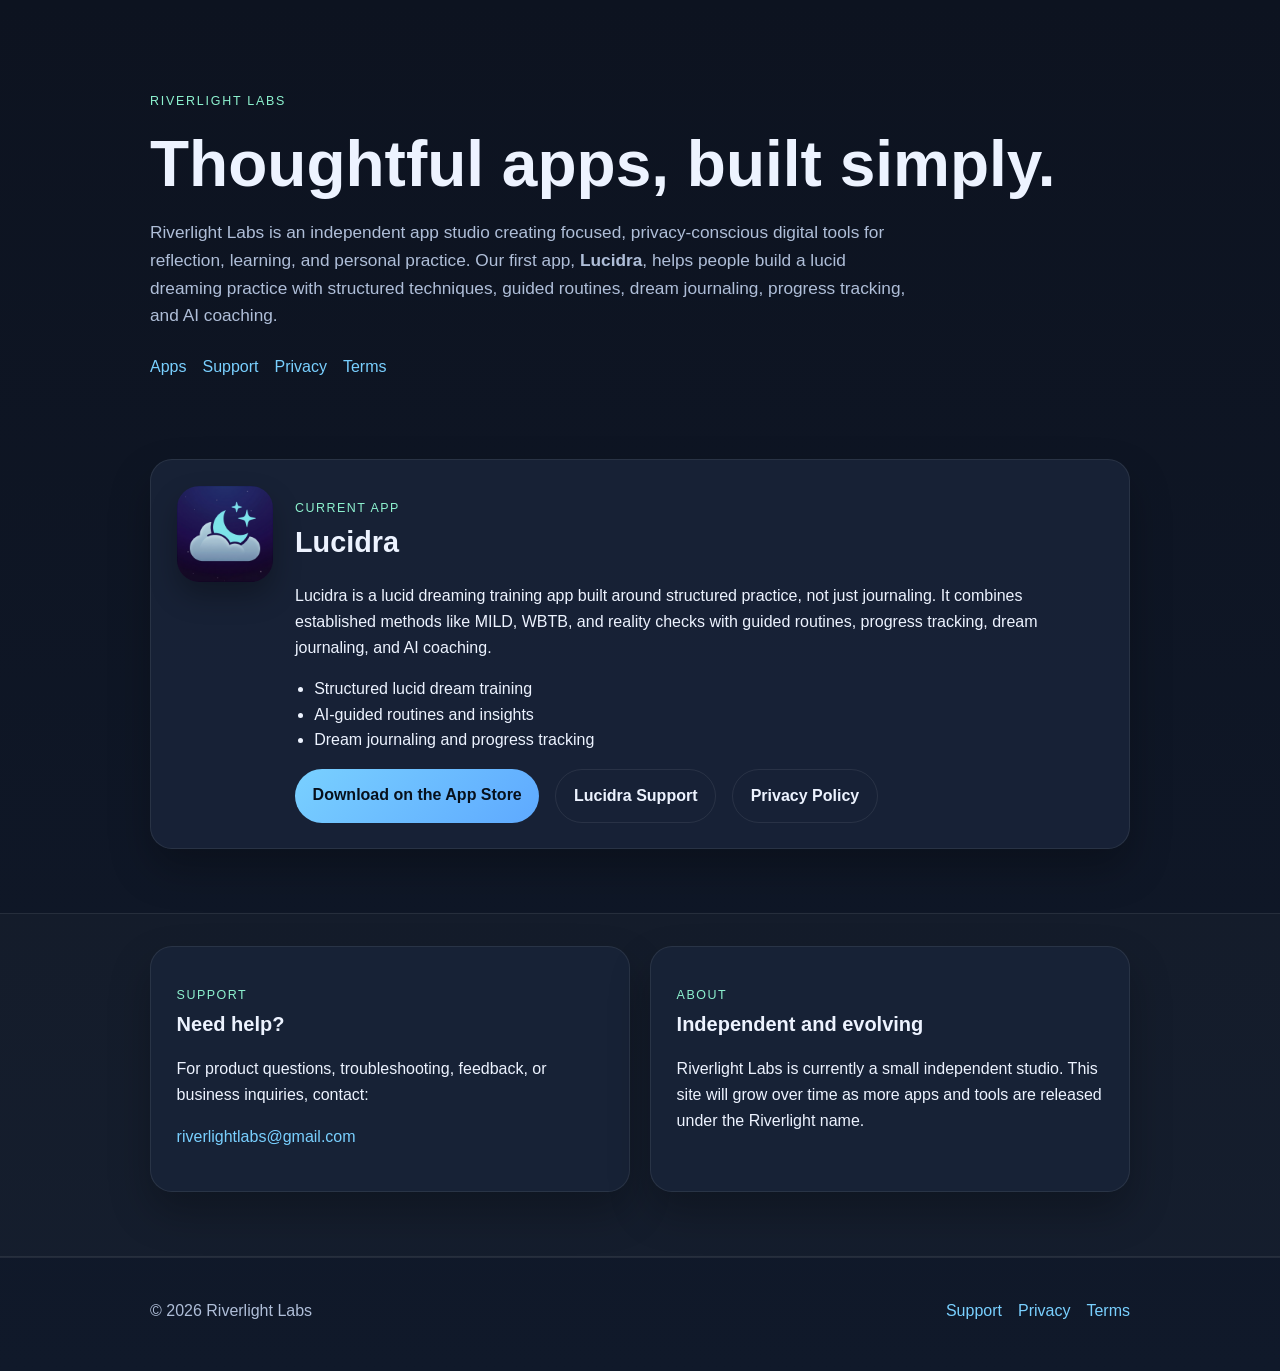
==== index.html @ ef33432c "Add App Store link to Lucidra site" ====
<!DOCTYPE html>
<html lang="en">
<head>
  <meta charset="UTF-8" />
  <meta name="viewport" content="width=device-width, initial-scale=1.0" />
  <title>Riverlight Labs</title>
  <meta name="description" content="Riverlight Labs builds focused, privacy-conscious apps and digital tools, including Lucidra." />
  <link rel="stylesheet" href="style.css" />
</head>
<body>
  <header class="site-header">
    <div class="container">
      <p class="eyebrow">Riverlight Labs</p>
      <h1>Thoughtful apps, built simply.</h1>
      <p class="lead">
        Riverlight Labs is an independent app studio creating focused, privacy-conscious digital tools
        for reflection, learning, and personal practice. Our first app, <strong>Lucidra</strong>, helps
        people build a lucid dreaming practice with structured techniques, guided routines, dream journaling,
        progress tracking, and AI coaching.
      </p>
      <nav class="nav-links">
        <a href="#apps">Apps</a>
        <a href="support.html">Support</a>
        <a href="privacy.html">Privacy</a>
        <a href="terms.html">Terms</a>
      </nav>
    </div>
  </header>

  <main>
    <section id="apps" class="section">
      <div class="container card app-card">
        <img class="app-icon" src="lucidra-icon.png" alt="Lucidra app icon" width="96" height="96" />
        <div>
          <p class="section-label">Current App</p>
          <h2>Lucidra</h2>
          <p>
            Lucidra is a lucid dreaming training app built around structured practice, not just journaling.
            It combines established methods like MILD, WBTB, and reality checks with guided routines,
            progress tracking, dream journaling, and AI coaching.
          </p>
          <ul>
            <li>Structured lucid dream training</li>
            <li>AI-guided routines and insights</li>
            <li>Dream journaling and progress tracking</li>
          </ul>
          <div class="button-row">
            <a class="button" href="https://apps.apple.com/us/app/lucidra/id6765904928" target="_blank" rel="noopener">Download on the App Store</a>
            <a class="button button-secondary" href="support.html">Lucidra Support</a>
            <a class="button button-secondary" href="privacy.html">Privacy Policy</a>
          </div>
        </div>
      </div>
    </section>

    <section class="section alt">
      <div class="container grid-two">
        <div class="card">
          <p class="section-label">Support</p>
          <h3>Need help?</h3>
          <p>
            For product questions, troubleshooting, feedback, or business inquiries, contact:
          </p>
          <p><a href="mailto:riverlightlabs@gmail.com">riverlightlabs@gmail.com</a></p>
        </div>
        <div class="card">
          <p class="section-label">About</p>
          <h3>Independent and evolving</h3>
          <p>
            Riverlight Labs is currently a small independent studio. This site will grow over time as
            more apps and tools are released under the Riverlight name.
          </p>
        </div>
      </div>
    </section>
  </main>

  <footer class="site-footer">
    <div class="container footer-row">
      <p>© 2026 Riverlight Labs</p>
      <div class="footer-links">
        <a href="support.html">Support</a>
        <a href="privacy.html">Privacy</a>
        <a href="terms.html">Terms</a>
      </div>
    </div>
  </footer>
</body>
</html>
---- style.css ----
:root {
  --bg: #0d1320;
  --bg-alt: #131c2d;
  --card: #182338;
  --text: #edf3ff;
  --muted: #afbed8;
  --accent: #79d0ff;
  --accent-2: #8df2cf;
  --border: rgba(255,255,255,0.08);
  --shadow: 0 20px 40px rgba(0,0,0,0.25);
}

* { box-sizing: border-box; }
html { scroll-behavior: smooth; }
body {
  margin: 0;
  font-family: -apple-system, BlinkMacSystemFont, "Segoe UI", Roboto, Helvetica, Arial, sans-serif;
  background: linear-gradient(180deg, #0d1320 0%, #10192a 100%);
  color: var(--text);
  line-height: 1.6;
}

a { color: var(--accent); text-decoration: none; }
a:hover { text-decoration: underline; }

.container {
  width: min(980px, calc(100% - 2rem));
  margin: 0 auto;
}

.site-header, .sub-header {
  padding: 5rem 0 3rem;
}

.eyebrow {
  text-transform: uppercase;
  letter-spacing: 0.14em;
  font-size: 0.78rem;
  color: var(--accent-2);
  margin-bottom: 1rem;
}

h1, h2, h3 {
  line-height: 1.15;
  margin-top: 0;
}

h1 {
  font-size: clamp(2.2rem, 5vw, 4.3rem);
  margin-bottom: 1rem;
}

h2 { font-size: 1.8rem; }
h3 { font-size: 1.25rem; }

.lead {
  font-size: 1.08rem;
  color: var(--muted);
  max-width: 760px;
}

.nav-links, .button-row, .footer-links {
  display: flex;
  gap: 1rem;
  flex-wrap: wrap;
}

.nav-links { margin-top: 1.5rem; }

.section {
  padding: 2rem 0 4rem;
}

.alt {
  background: rgba(255,255,255,0.02);
  border-top: 1px solid var(--border);
  border-bottom: 1px solid var(--border);
}

.card {
  background: rgba(24, 35, 56, 0.92);
  border: 1px solid var(--border);
  border-radius: 22px;
  padding: 1.6rem;
  box-shadow: var(--shadow);
}

.app-card {
  display: grid;
  grid-template-columns: auto 1fr;
  gap: 1.4rem;
  align-items: start;
}

.app-icon {
  width: 96px;
  height: 96px;
  border-radius: 22px;
  box-shadow: 0 14px 28px rgba(0,0,0,0.28);
}

.grid-two {
  display: grid;
  grid-template-columns: repeat(2, minmax(0, 1fr));
  gap: 1.25rem;
}

.stack {
  display: grid;
  gap: 1.2rem;
}

.section-label {
  text-transform: uppercase;
  letter-spacing: 0.12em;
  font-size: 0.78rem;
  color: var(--accent-2);
  margin-bottom: 0.5rem;
}

.button {
  display: inline-block;
  background: linear-gradient(135deg, var(--accent), #5ea9ff);
  color: #07101c;
  font-weight: 700;
  padding: 0.82rem 1.1rem;
  border-radius: 999px;
  text-decoration: none;
}

.button:hover {
  text-decoration: none;
  filter: brightness(1.05);
}

.button-secondary {
  background: transparent;
  color: var(--text);
  border: 1px solid var(--border);
}

ul {
  padding-left: 1.2rem;
}

.site-footer {
  border-top: 1px solid var(--border);
  padding: 1.5rem 0 2rem;
  color: var(--muted);
}

.footer-row {
  display: flex;
  justify-content: space-between;
  gap: 1rem;
  flex-wrap: wrap;
  align-items: center;
}

.legal .card p:last-child,
.legal .card ul:last-child { margin-bottom: 0; }

@media (max-width: 720px) {
  .app-card {
    grid-template-columns: 1fr;
  }

  .app-icon {
    width: 82px;
    height: 82px;
    border-radius: 19px;
  }

  .grid-two {
    grid-template-columns: 1fr;
  }

  .site-header, .sub-header {
    padding: 4rem 0 2rem;
  }
}
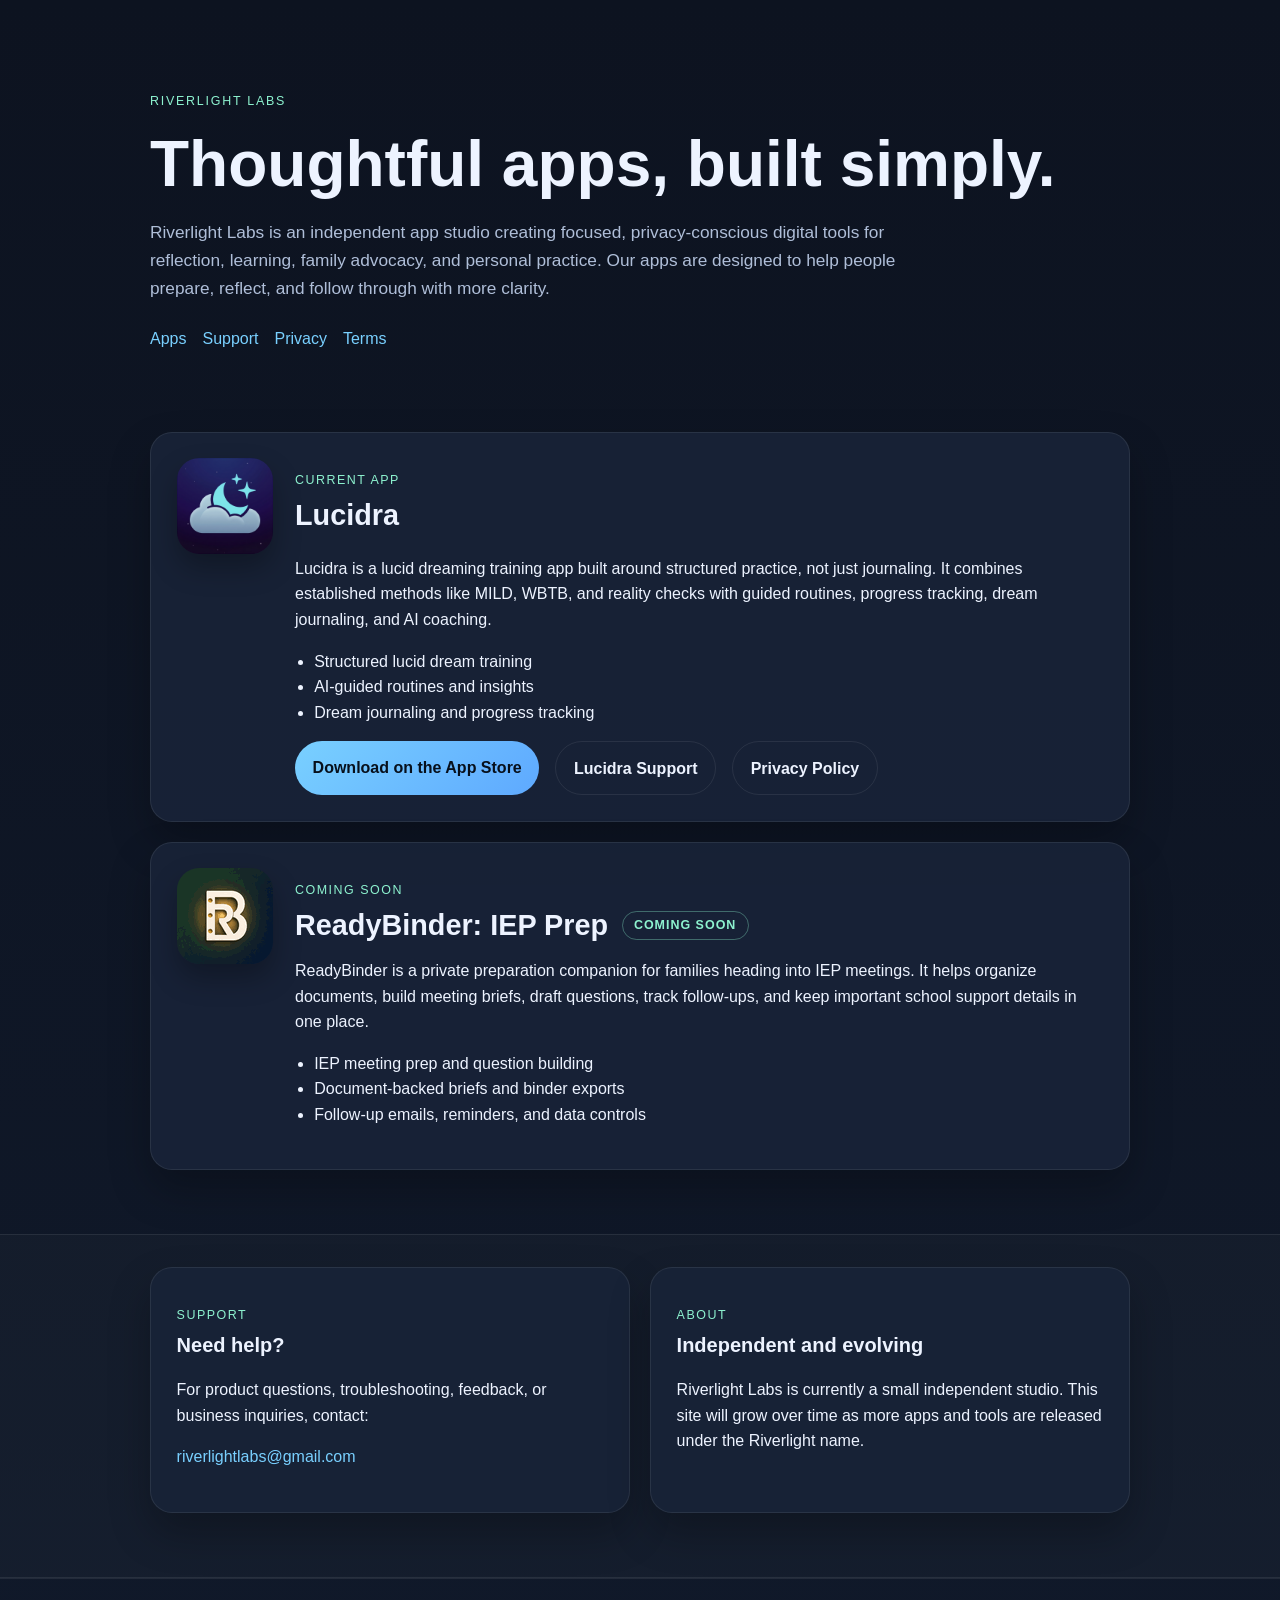
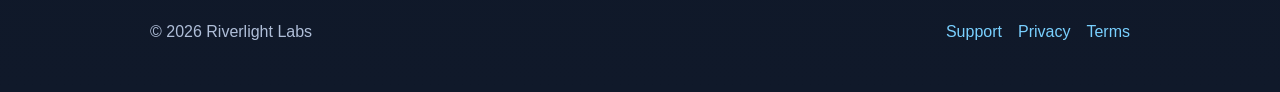
==== commit fd09fc2d: "Add ReadyBinder coming soon app" ====
--- a/index.html
+++ b/index.html
@@ -4,7 +4,7 @@
   <meta charset="UTF-8" />
   <meta name="viewport" content="width=device-width, initial-scale=1.0" />
   <title>Riverlight Labs</title>
-  <meta name="description" content="Riverlight Labs builds focused, privacy-conscious apps and digital tools, including Lucidra." />
+  <meta name="description" content="Riverlight Labs builds focused, privacy-conscious apps and digital tools, including Lucidra and the upcoming ReadyBinder: IEP Prep." />
   <link rel="stylesheet" href="style.css" />
 </head>
 <body>
@@ -14,9 +14,8 @@
       <h1>Thoughtful apps, built simply.</h1>
       <p class="lead">
         Riverlight Labs is an independent app studio creating focused, privacy-conscious digital tools
-        for reflection, learning, and personal practice. Our first app, <strong>Lucidra</strong>, helps
-        people build a lucid dreaming practice with structured techniques, guided routines, dream journaling,
-        progress tracking, and AI coaching.
+        for reflection, learning, family advocacy, and personal practice. Our apps are designed to help
+        people prepare, reflect, and follow through with more clarity.
       </p>
       <nav class="nav-links">
         <a href="#apps">Apps</a>
@@ -29,25 +28,48 @@
 
   <main>
     <section id="apps" class="section">
-      <div class="container card app-card">
-        <img class="app-icon" src="lucidra-icon.png" alt="Lucidra app icon" width="96" height="96" />
-        <div>
-          <p class="section-label">Current App</p>
-          <h2>Lucidra</h2>
-          <p>
-            Lucidra is a lucid dreaming training app built around structured practice, not just journaling.
-            It combines established methods like MILD, WBTB, and reality checks with guided routines,
-            progress tracking, dream journaling, and AI coaching.
-          </p>
-          <ul>
-            <li>Structured lucid dream training</li>
-            <li>AI-guided routines and insights</li>
-            <li>Dream journaling and progress tracking</li>
-          </ul>
-          <div class="button-row">
-            <a class="button" href="https://apps.apple.com/us/app/lucidra/id6765904928" target="_blank" rel="noopener">Download on the App Store</a>
-            <a class="button button-secondary" href="support.html">Lucidra Support</a>
-            <a class="button button-secondary" href="privacy.html">Privacy Policy</a>
+      <div class="container apps-stack">
+        <div class="card app-card">
+          <img class="app-icon" src="lucidra-icon.png" alt="Lucidra app icon" width="96" height="96" />
+          <div>
+            <p class="section-label">Current App</p>
+            <h2>Lucidra</h2>
+            <p>
+              Lucidra is a lucid dreaming training app built around structured practice, not just journaling.
+              It combines established methods like MILD, WBTB, and reality checks with guided routines,
+              progress tracking, dream journaling, and AI coaching.
+            </p>
+            <ul>
+              <li>Structured lucid dream training</li>
+              <li>AI-guided routines and insights</li>
+              <li>Dream journaling and progress tracking</li>
+            </ul>
+            <div class="button-row">
+              <a class="button" href="https://apps.apple.com/us/app/lucidra/id6765904928" target="_blank" rel="noopener">Download on the App Store</a>
+              <a class="button button-secondary" href="support.html">Lucidra Support</a>
+              <a class="button button-secondary" href="privacy.html">Privacy Policy</a>
+            </div>
+          </div>
+        </div>
+
+        <div class="card app-card">
+          <img class="app-icon" src="readybinder-icon.png" alt="ReadyBinder app icon" width="96" height="96" />
+          <div>
+            <p class="section-label">Coming Soon</p>
+            <div class="title-row">
+              <h2>ReadyBinder: IEP Prep</h2>
+              <span class="status-pill">Coming Soon</span>
+            </div>
+            <p>
+              ReadyBinder is a private preparation companion for families heading into IEP meetings.
+              It helps organize documents, build meeting briefs, draft questions, track follow-ups, and
+              keep important school support details in one place.
+            </p>
+            <ul>
+              <li>IEP meeting prep and question building</li>
+              <li>Document-backed briefs and binder exports</li>
+              <li>Follow-up emails, reminders, and data controls</li>
+            </ul>
           </div>
         </div>
       </div>
--- a/style.css
+++ b/style.css
@@ -92,11 +92,41 @@
   align-items: start;
 }
 
+.apps-stack {
+  display: grid;
+  gap: 1.25rem;
+}
+
 .app-icon {
   width: 96px;
   height: 96px;
   border-radius: 22px;
   box-shadow: 0 14px 28px rgba(0,0,0,0.28);
+}
+
+.title-row {
+  display: flex;
+  align-items: center;
+  gap: 0.85rem;
+  flex-wrap: wrap;
+}
+
+.title-row h2 {
+  margin-bottom: 0;
+}
+
+.status-pill {
+  display: inline-flex;
+  align-items: center;
+  border: 1px solid rgba(141,242,207,0.35);
+  border-radius: 999px;
+  color: var(--accent-2);
+  font-size: 0.78rem;
+  font-weight: 700;
+  line-height: 1;
+  padding: 0.45rem 0.7rem;
+  text-transform: uppercase;
+  letter-spacing: 0.08em;
 }
 
 .grid-two {
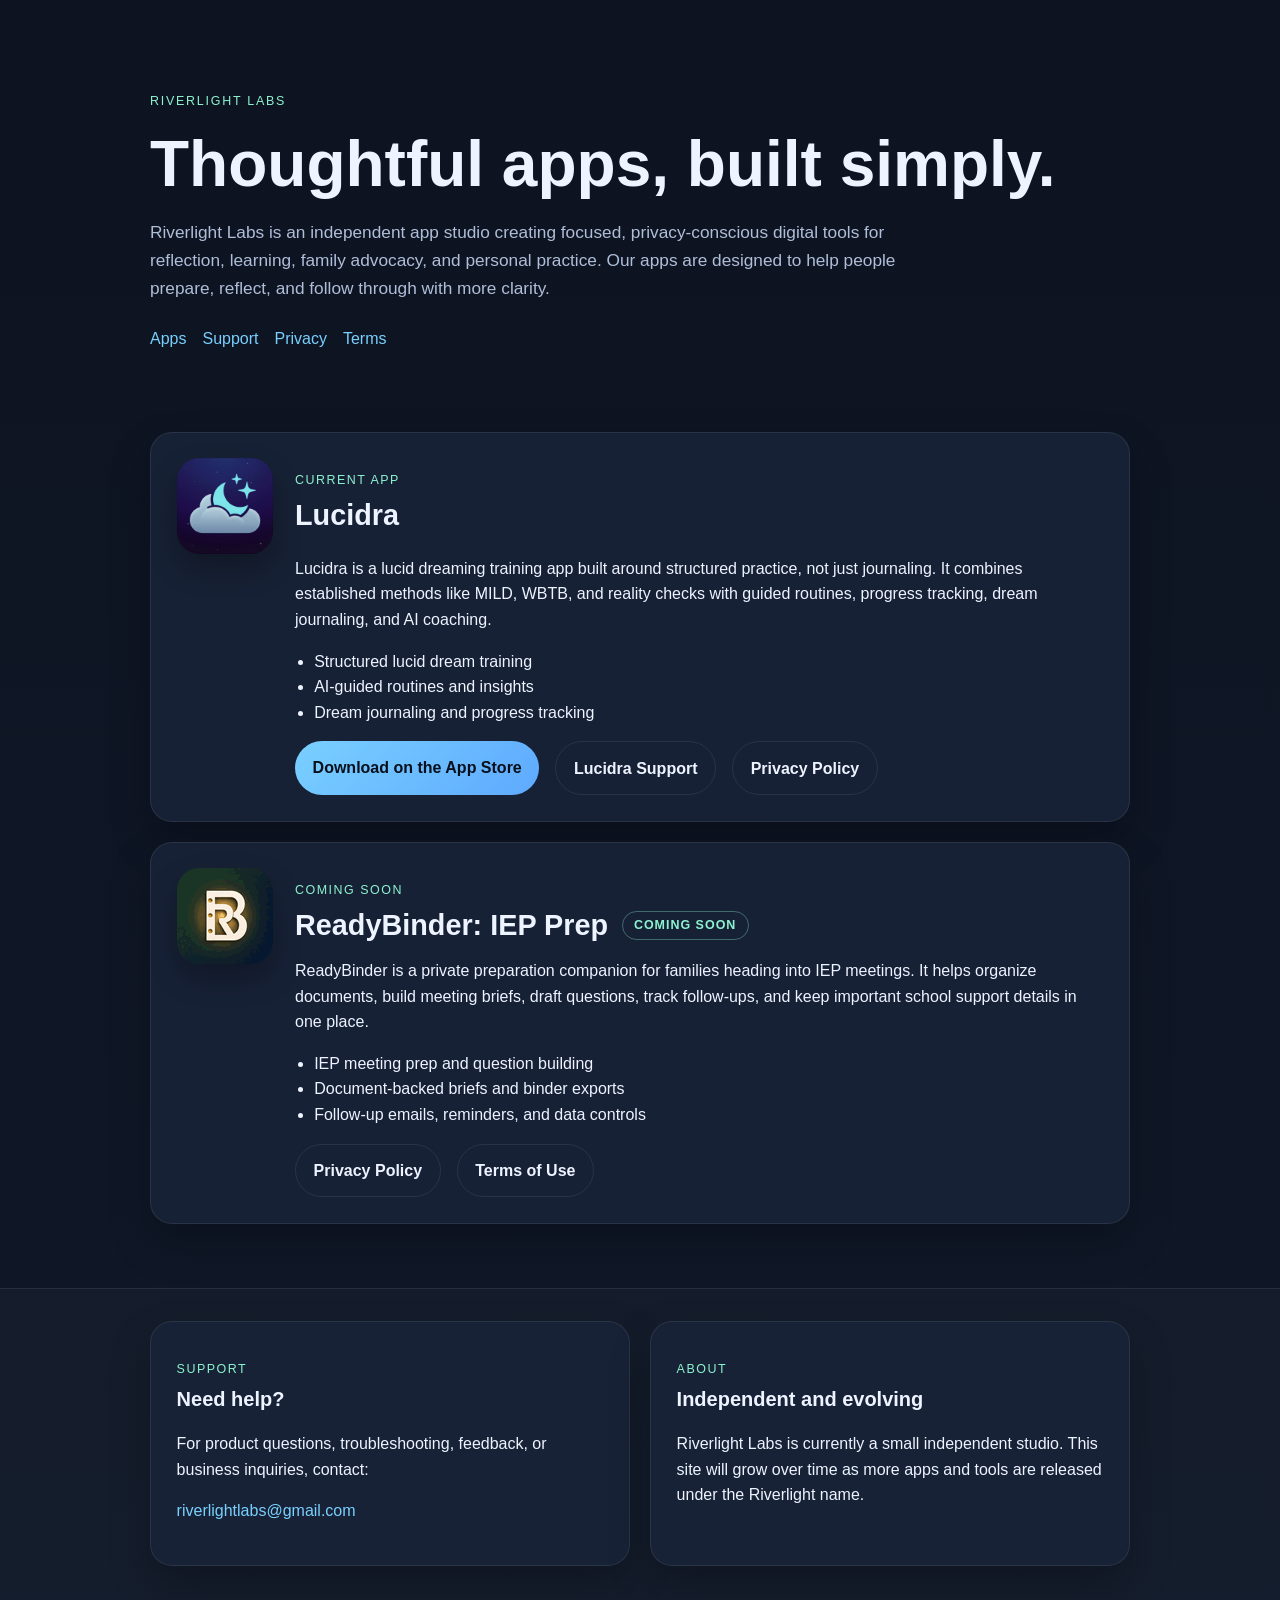
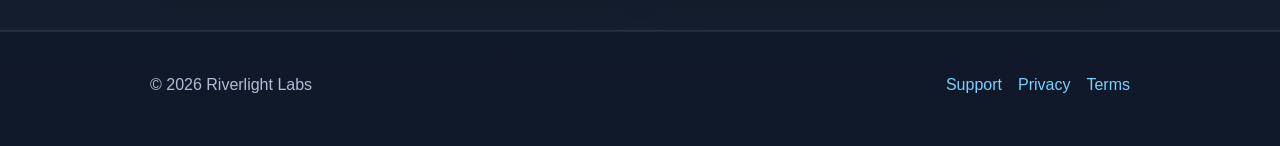
==== commit 016c174e: "Add Ready Binder privacy + terms pages Two new app-specific legal pages alongside the existing Lucid" ====
--- a/index.html
+++ b/index.html
@@ -70,6 +70,10 @@
               <li>Document-backed briefs and binder exports</li>
               <li>Follow-up emails, reminders, and data controls</li>
             </ul>
+            <div class="button-row">
+              <a class="button button-secondary" href="readybinder-privacy.html">Privacy Policy</a>
+              <a class="button button-secondary" href="readybinder-terms.html">Terms of Use</a>
+            </div>
           </div>
         </div>
       </div>
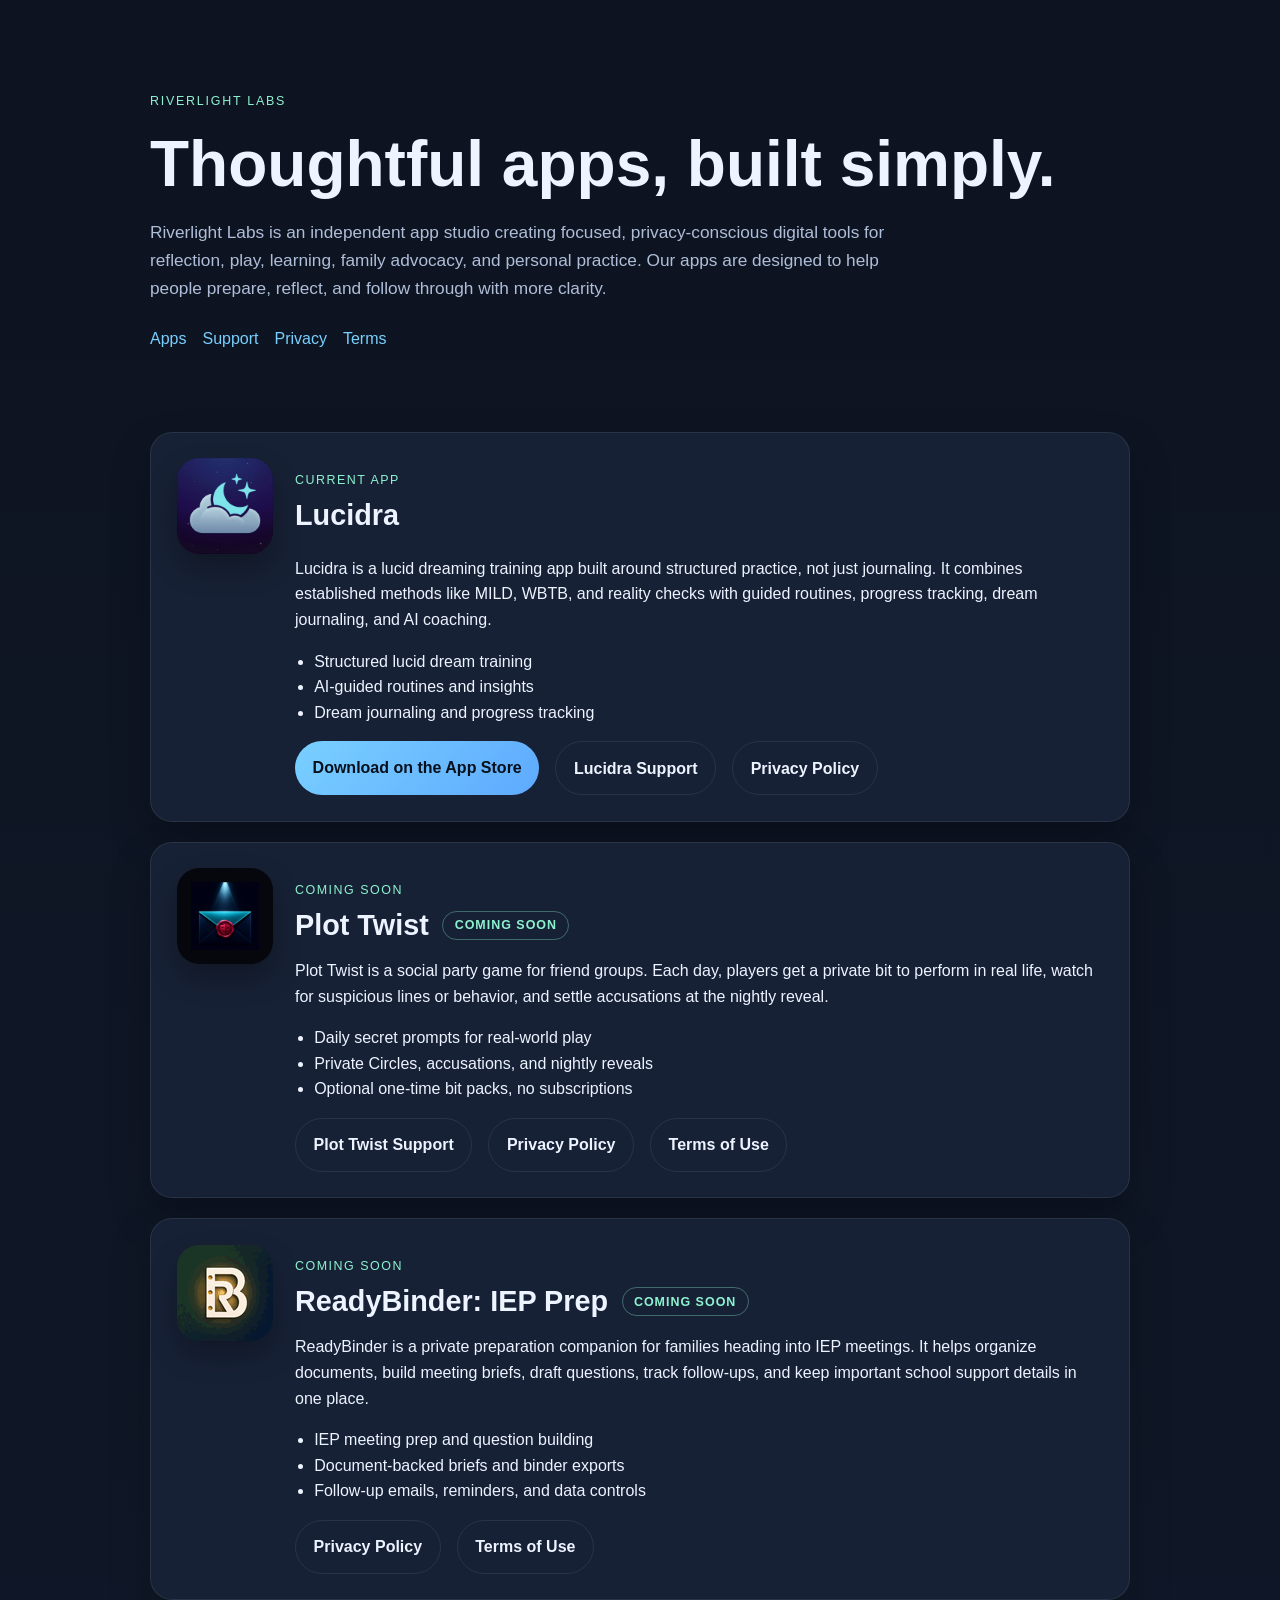
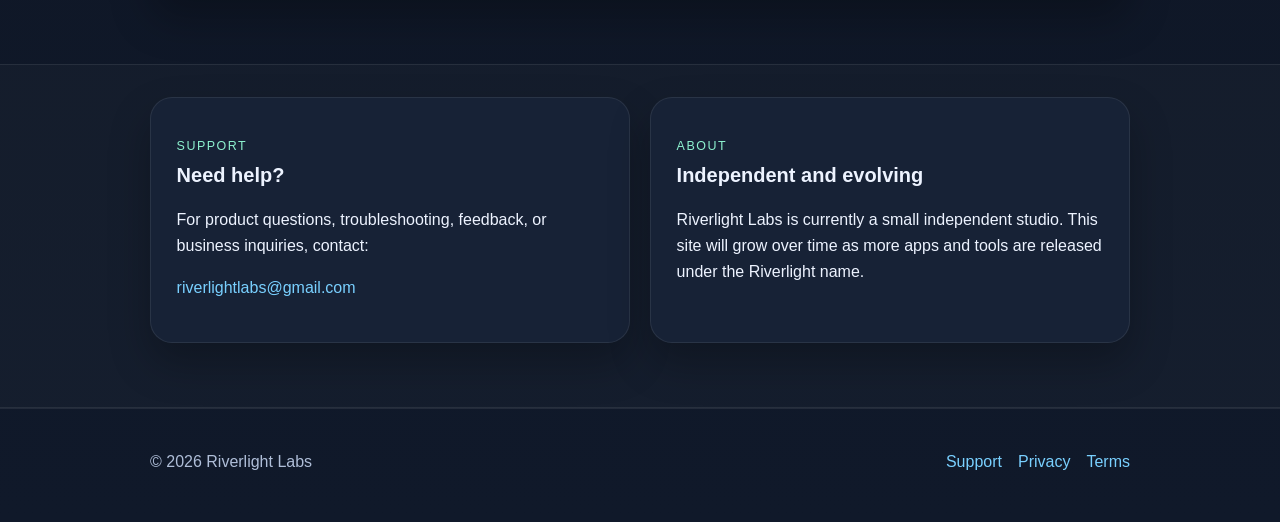
==== commit c7dc7d88: "Add Plot Twist to Riverlight site" ====
--- a/index.html
+++ b/index.html
@@ -4,7 +4,7 @@
   <meta charset="UTF-8" />
   <meta name="viewport" content="width=device-width, initial-scale=1.0" />
   <title>Riverlight Labs</title>
-  <meta name="description" content="Riverlight Labs builds focused, privacy-conscious apps and digital tools, including Lucidra and the upcoming ReadyBinder: IEP Prep." />
+  <meta name="description" content="Riverlight Labs builds focused, privacy-conscious apps and digital tools, including Lucidra, Plot Twist, and ReadyBinder: IEP Prep." />
   <link rel="stylesheet" href="style.css" />
 </head>
 <body>
@@ -14,7 +14,7 @@
       <h1>Thoughtful apps, built simply.</h1>
       <p class="lead">
         Riverlight Labs is an independent app studio creating focused, privacy-conscious digital tools
-        for reflection, learning, family advocacy, and personal practice. Our apps are designed to help
+        for reflection, play, learning, family advocacy, and personal practice. Our apps are designed to help
         people prepare, reflect, and follow through with more clarity.
       </p>
       <nav class="nav-links">
@@ -48,6 +48,32 @@
               <a class="button" href="https://apps.apple.com/us/app/lucidra/id6765904928" target="_blank" rel="noopener">Download on the App Store</a>
               <a class="button button-secondary" href="support.html">Lucidra Support</a>
               <a class="button button-secondary" href="privacy.html">Privacy Policy</a>
+            </div>
+          </div>
+        </div>
+
+        <div class="card app-card">
+          <img class="app-icon" src="plot-twist-icon.png" alt="Plot Twist app icon" width="96" height="96" />
+          <div>
+            <p class="section-label">Coming Soon</p>
+            <div class="title-row">
+              <h2>Plot Twist</h2>
+              <span class="status-pill">Coming Soon</span>
+            </div>
+            <p>
+              Plot Twist is a social party game for friend groups. Each day, players get a private bit
+              to perform in real life, watch for suspicious lines or behavior, and settle accusations at
+              the nightly reveal.
+            </p>
+            <ul>
+              <li>Daily secret prompts for real-world play</li>
+              <li>Private Circles, accusations, and nightly reveals</li>
+              <li>Optional one-time bit packs, no subscriptions</li>
+            </ul>
+            <div class="button-row">
+              <a class="button button-secondary" href="support.html">Plot Twist Support</a>
+              <a class="button button-secondary" href="privacy.html">Privacy Policy</a>
+              <a class="button button-secondary" href="terms.html">Terms of Use</a>
             </div>
           </div>
         </div>
--- a/style.css
+++ b/style.css
@@ -104,6 +104,17 @@
   box-shadow: 0 14px 28px rgba(0,0,0,0.28);
 }
 
+.legal-hero {
+  align-items: center;
+  display: flex;
+  gap: 1.25rem;
+  flex-wrap: wrap;
+}
+.legal-hero > div {
+  flex: 1 1 auto;
+  min-width: 0;
+}
+
 .title-row {
   display: flex;
   align-items: center;
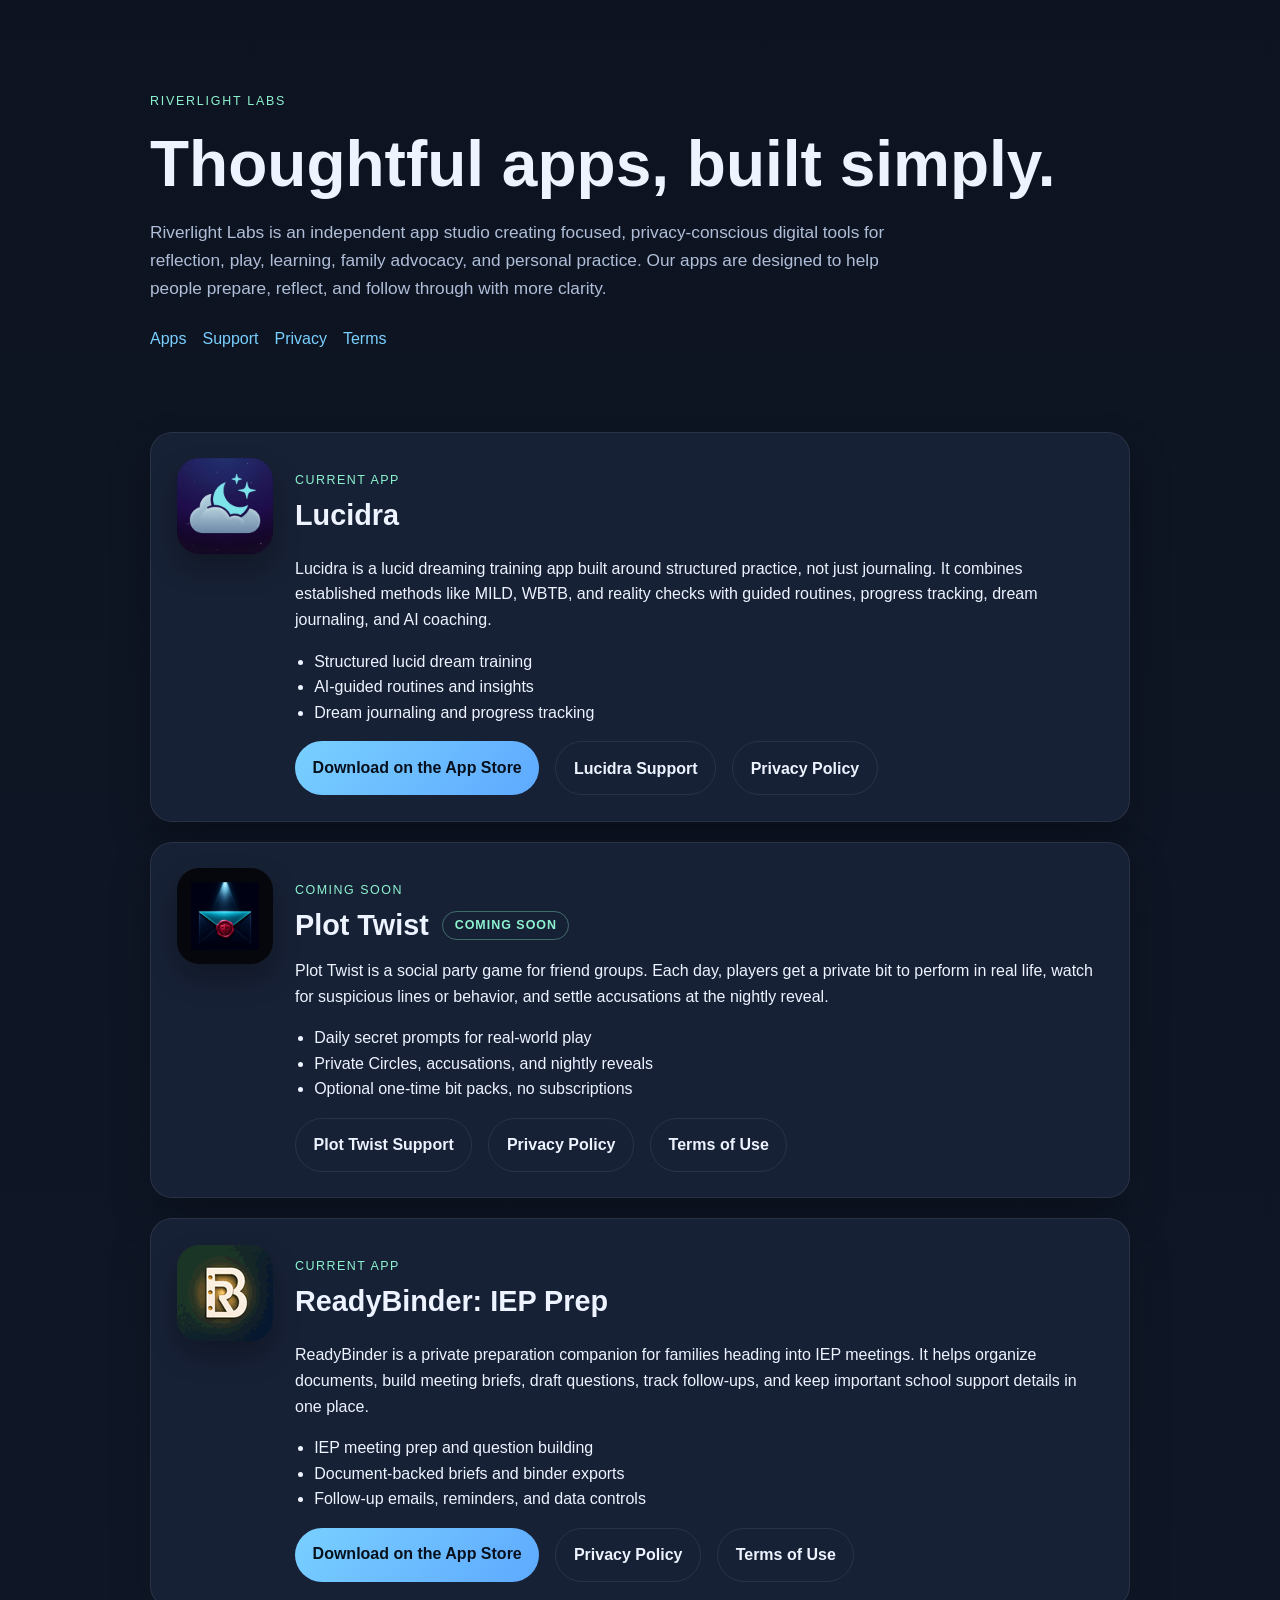
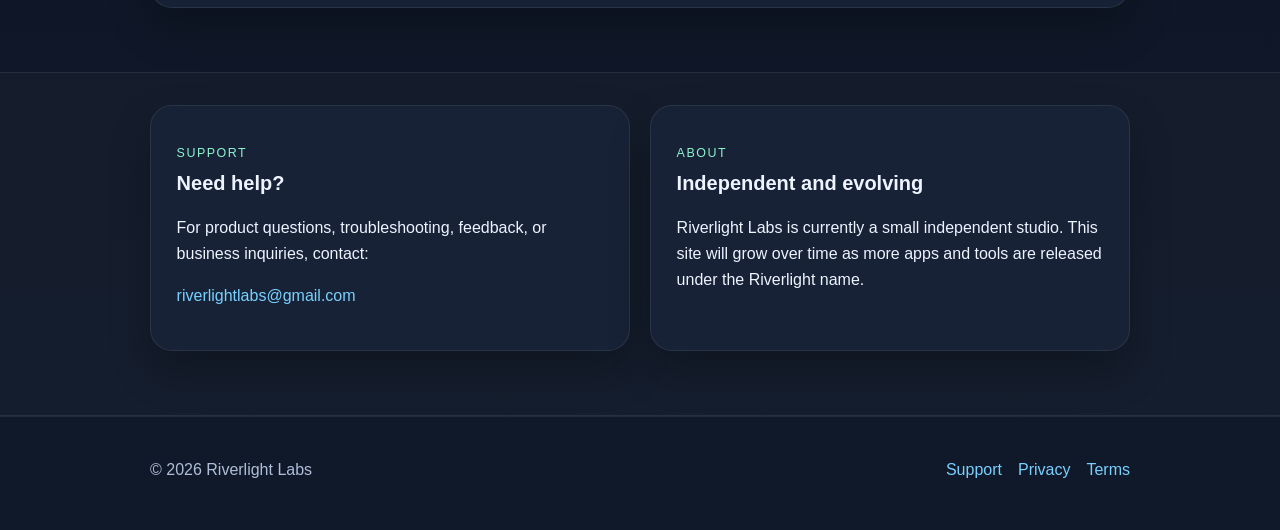
==== commit 73b91217: "ReadyBinder: mark as live, add App Store link" ====
--- a/index.html
+++ b/index.html
@@ -81,11 +81,8 @@
         <div class="card app-card">
           <img class="app-icon" src="readybinder-icon.png" alt="ReadyBinder app icon" width="96" height="96" />
           <div>
-            <p class="section-label">Coming Soon</p>
-            <div class="title-row">
-              <h2>ReadyBinder: IEP Prep</h2>
-              <span class="status-pill">Coming Soon</span>
-            </div>
+            <p class="section-label">Current App</p>
+            <h2>ReadyBinder: IEP Prep</h2>
             <p>
               ReadyBinder is a private preparation companion for families heading into IEP meetings.
               It helps organize documents, build meeting briefs, draft questions, track follow-ups, and
@@ -97,6 +94,7 @@
               <li>Follow-up emails, reminders, and data controls</li>
             </ul>
             <div class="button-row">
+              <a class="button" href="https://apps.apple.com/us/app/ready-binder-iep-prep/id6768317296" target="_blank" rel="noopener">Download on the App Store</a>
               <a class="button button-secondary" href="readybinder-privacy.html">Privacy Policy</a>
               <a class="button button-secondary" href="readybinder-terms.html">Terms of Use</a>
             </div>
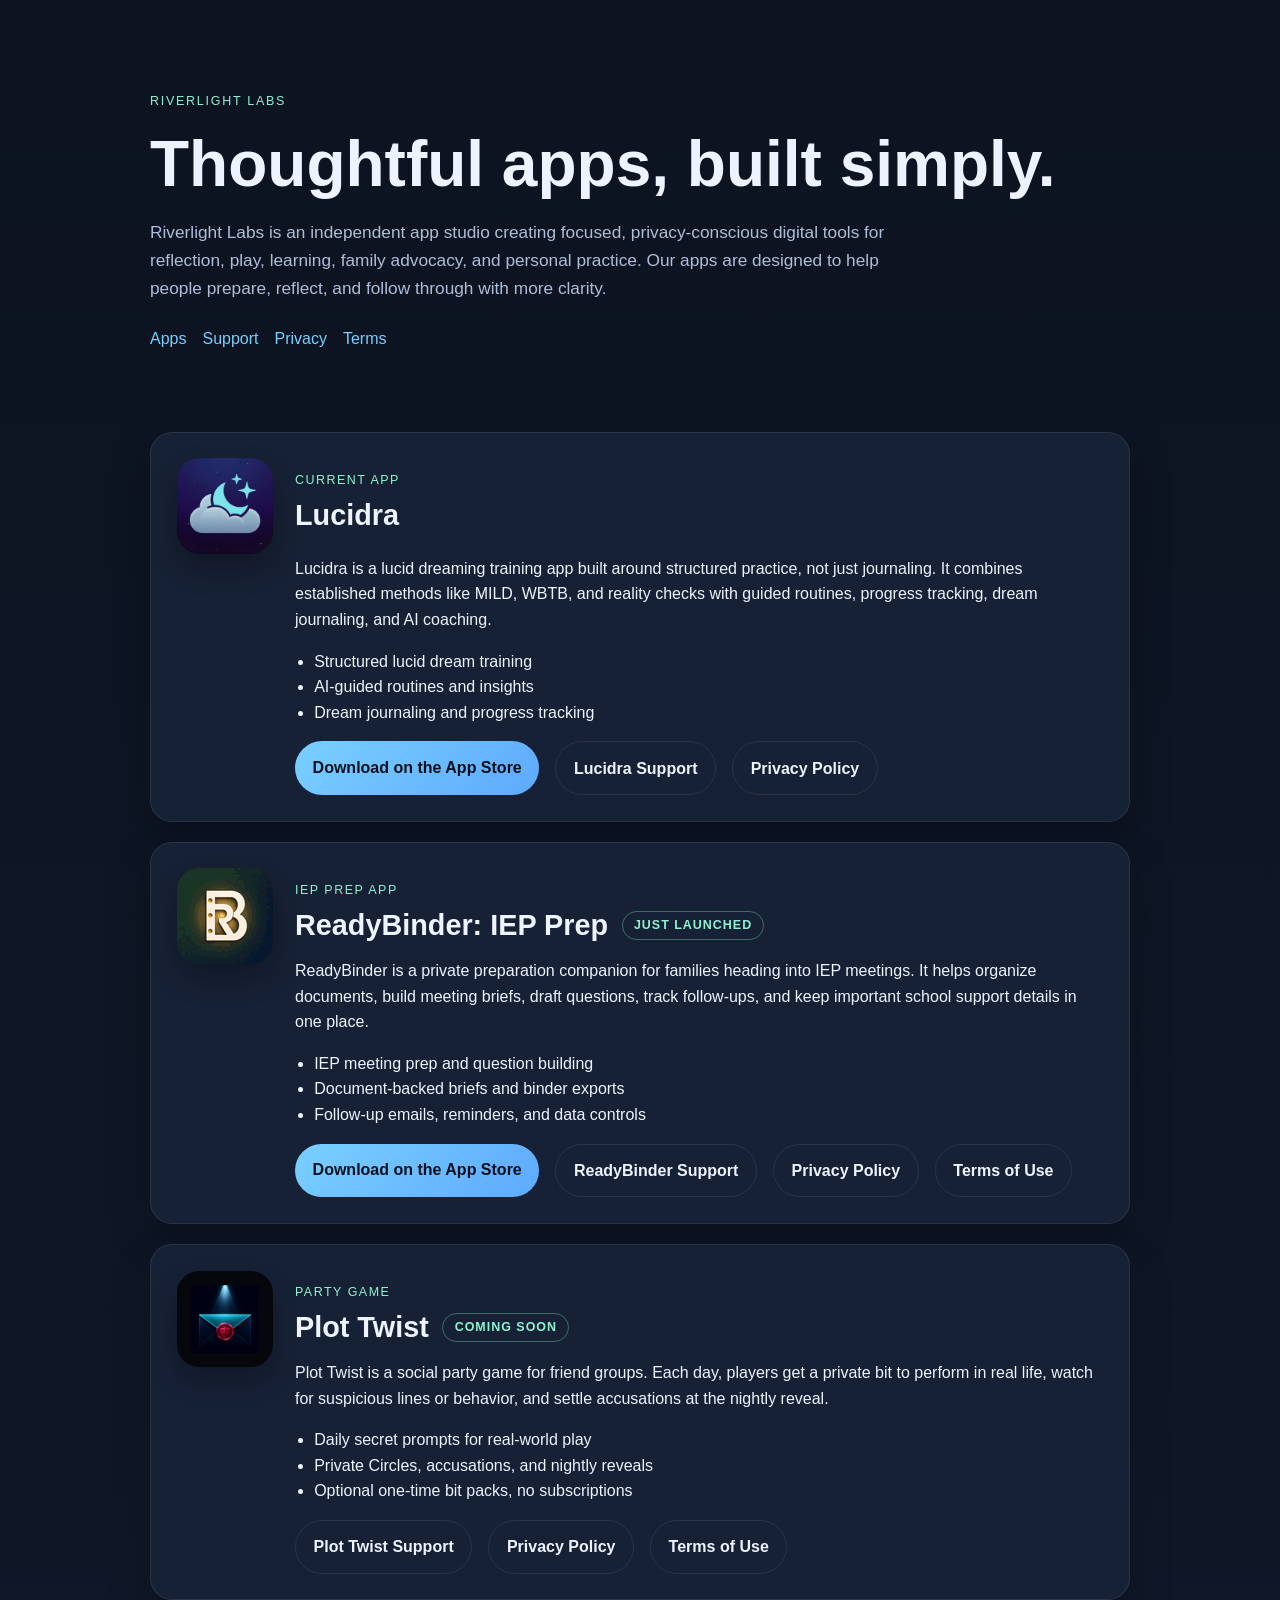
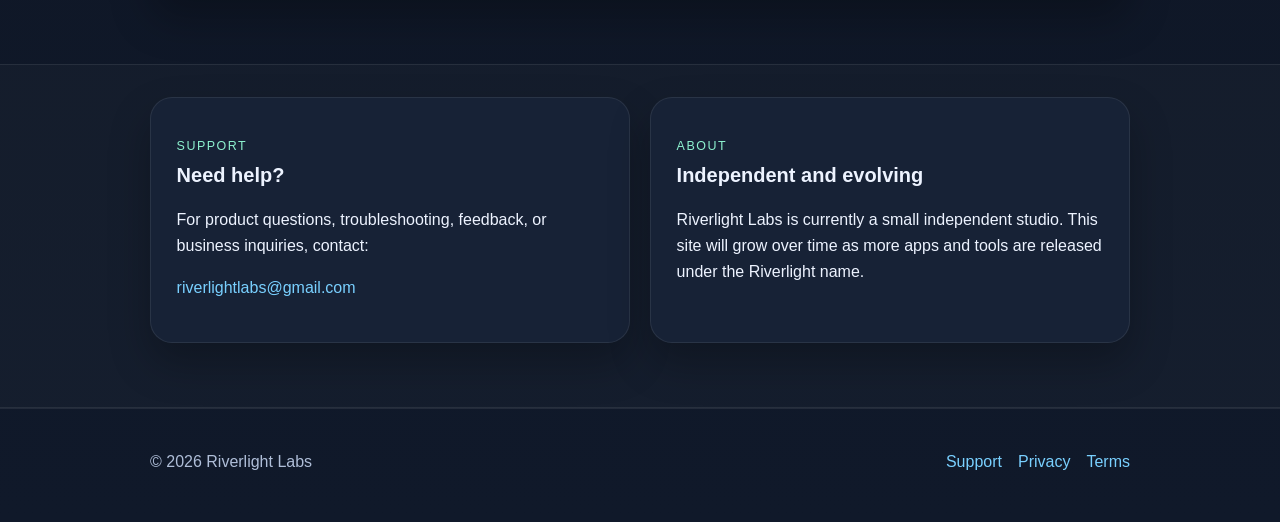
==== commit fb907ad6: "Improve site: OG tags, favicon, card polish - Add og-banner.png + favicon.png from Riverlight Labs b" ====
--- a/index.html
+++ b/index.html
@@ -5,6 +5,19 @@
   <meta name="viewport" content="width=device-width, initial-scale=1.0" />
   <title>Riverlight Labs</title>
   <meta name="description" content="Riverlight Labs builds focused, privacy-conscious apps and digital tools, including Lucidra, Plot Twist, and ReadyBinder: IEP Prep." />
+  <link rel="icon" type="image/png" href="favicon.png" />
+  <link rel="apple-touch-icon" href="favicon.png" />
+  <!-- Open Graph -->
+  <meta property="og:type" content="website" />
+  <meta property="og:url" content="https://riverlightlabs.github.io/" />
+  <meta property="og:title" content="Riverlight Labs" />
+  <meta property="og:description" content="Focused, privacy-conscious apps for reflection, play, and family advocacy." />
+  <meta property="og:image" content="https://riverlightlabs.github.io/og-banner.png" />
+  <!-- Twitter Card -->
+  <meta name="twitter:card" content="summary_large_image" />
+  <meta name="twitter:title" content="Riverlight Labs" />
+  <meta name="twitter:description" content="Focused, privacy-conscious apps for reflection, play, and family advocacy." />
+  <meta name="twitter:image" content="https://riverlightlabs.github.io/og-banner.png" />
   <link rel="stylesheet" href="style.css" />
 </head>
 <body>
@@ -53,9 +66,36 @@
         </div>
 
         <div class="card app-card">
+          <img class="app-icon" src="readybinder-icon.png" alt="ReadyBinder app icon" width="96" height="96" />
+          <div>
+            <p class="section-label">IEP Prep App</p>
+            <div class="title-row">
+              <h2>ReadyBinder: IEP Prep</h2>
+              <span class="status-pill">Just Launched</span>
+            </div>
+            <p>
+              ReadyBinder is a private preparation companion for families heading into IEP meetings.
+              It helps organize documents, build meeting briefs, draft questions, track follow-ups, and
+              keep important school support details in one place.
+            </p>
+            <ul>
+              <li>IEP meeting prep and question building</li>
+              <li>Document-backed briefs and binder exports</li>
+              <li>Follow-up emails, reminders, and data controls</li>
+            </ul>
+            <div class="button-row">
+              <a class="button" href="https://apps.apple.com/us/app/ready-binder-iep-prep/id6768317296" target="_blank" rel="noopener">Download on the App Store</a>
+              <a class="button button-secondary" href="support.html">ReadyBinder Support</a>
+              <a class="button button-secondary" href="readybinder-privacy.html">Privacy Policy</a>
+              <a class="button button-secondary" href="readybinder-terms.html">Terms of Use</a>
+            </div>
+          </div>
+        </div>
+
+        <div class="card app-card">
           <img class="app-icon" src="plot-twist-icon.png" alt="Plot Twist app icon" width="96" height="96" />
           <div>
-            <p class="section-label">Coming Soon</p>
+            <p class="section-label">Party Game</p>
             <div class="title-row">
               <h2>Plot Twist</h2>
               <span class="status-pill">Coming Soon</span>
@@ -74,29 +114,6 @@
               <a class="button button-secondary" href="support.html">Plot Twist Support</a>
               <a class="button button-secondary" href="privacy.html">Privacy Policy</a>
               <a class="button button-secondary" href="terms.html">Terms of Use</a>
-            </div>
-          </div>
-        </div>
-
-        <div class="card app-card">
-          <img class="app-icon" src="readybinder-icon.png" alt="ReadyBinder app icon" width="96" height="96" />
-          <div>
-            <p class="section-label">Current App</p>
-            <h2>ReadyBinder: IEP Prep</h2>
-            <p>
-              ReadyBinder is a private preparation companion for families heading into IEP meetings.
-              It helps organize documents, build meeting briefs, draft questions, track follow-ups, and
-              keep important school support details in one place.
-            </p>
-            <ul>
-              <li>IEP meeting prep and question building</li>
-              <li>Document-backed briefs and binder exports</li>
-              <li>Follow-up emails, reminders, and data controls</li>
-            </ul>
-            <div class="button-row">
-              <a class="button" href="https://apps.apple.com/us/app/ready-binder-iep-prep/id6768317296" target="_blank" rel="noopener">Download on the App Store</a>
-              <a class="button button-secondary" href="readybinder-privacy.html">Privacy Policy</a>
-              <a class="button button-secondary" href="readybinder-terms.html">Terms of Use</a>
             </div>
           </div>
         </div>
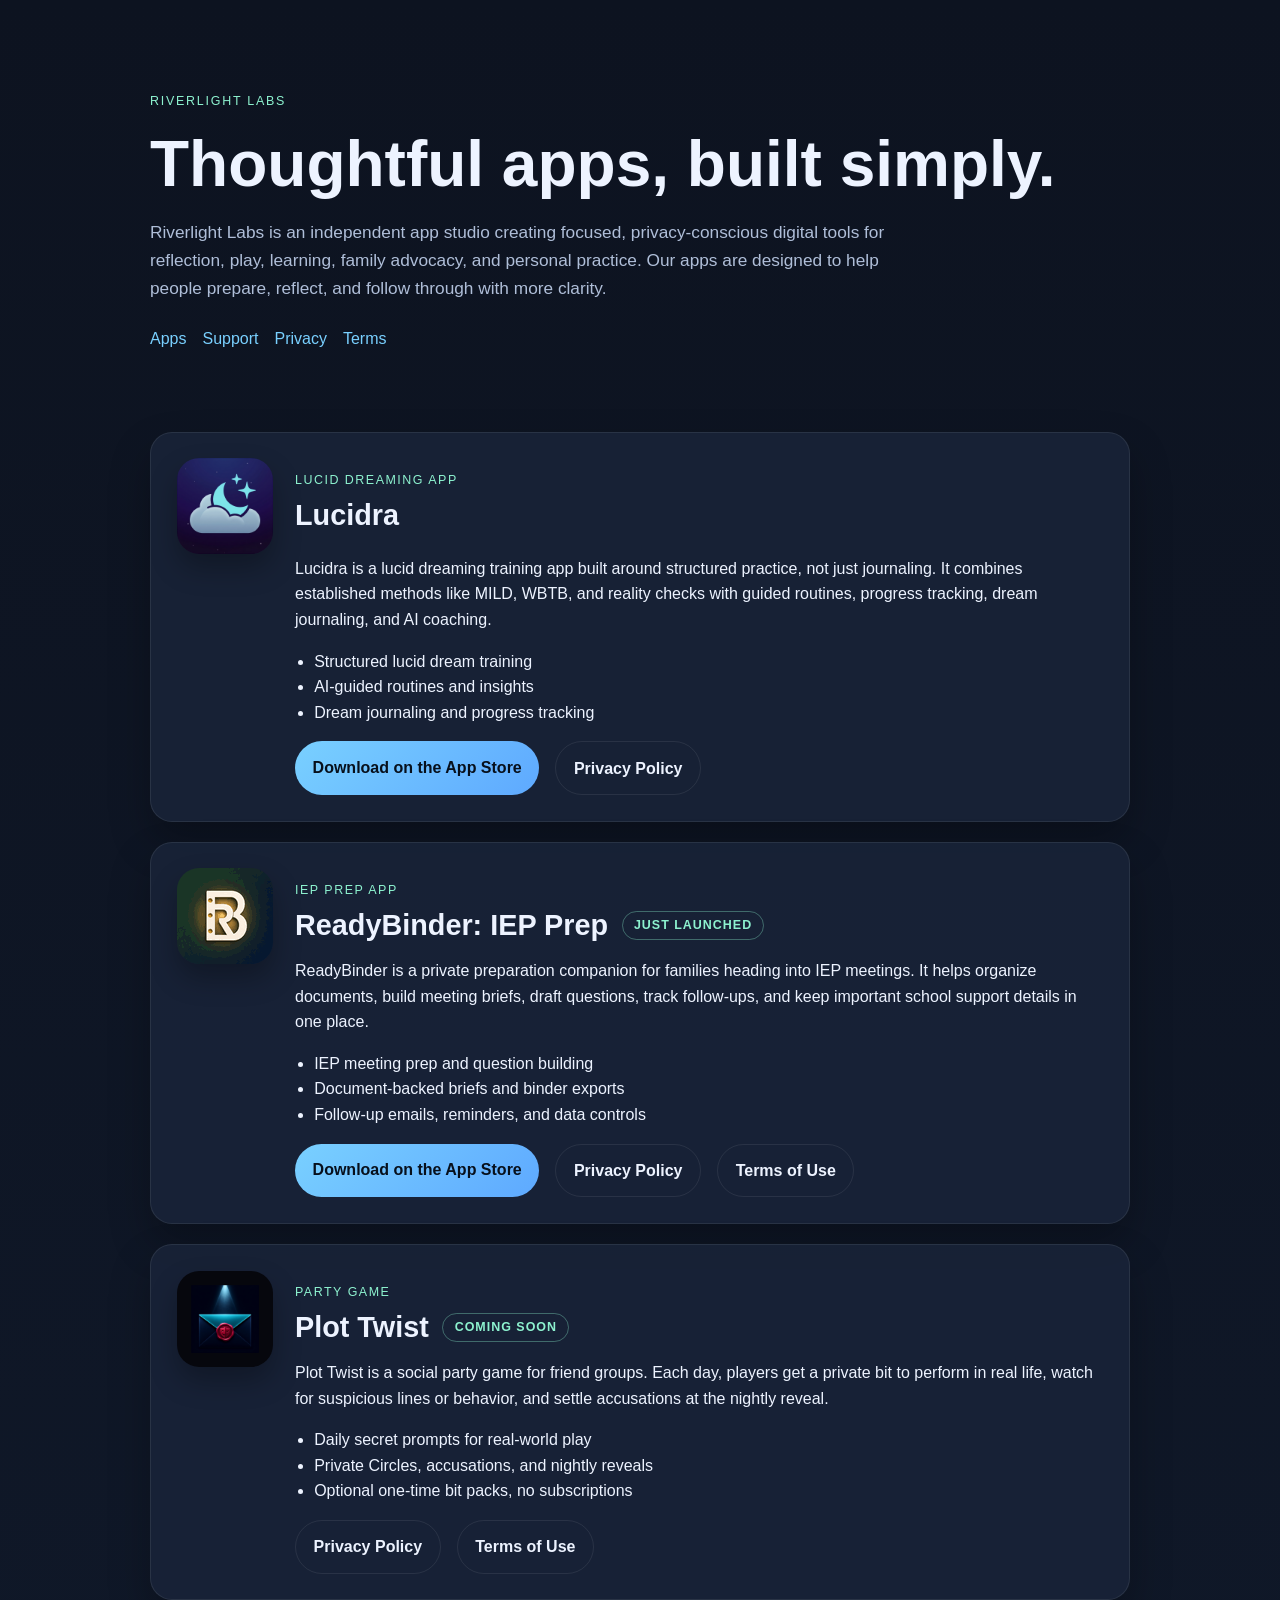
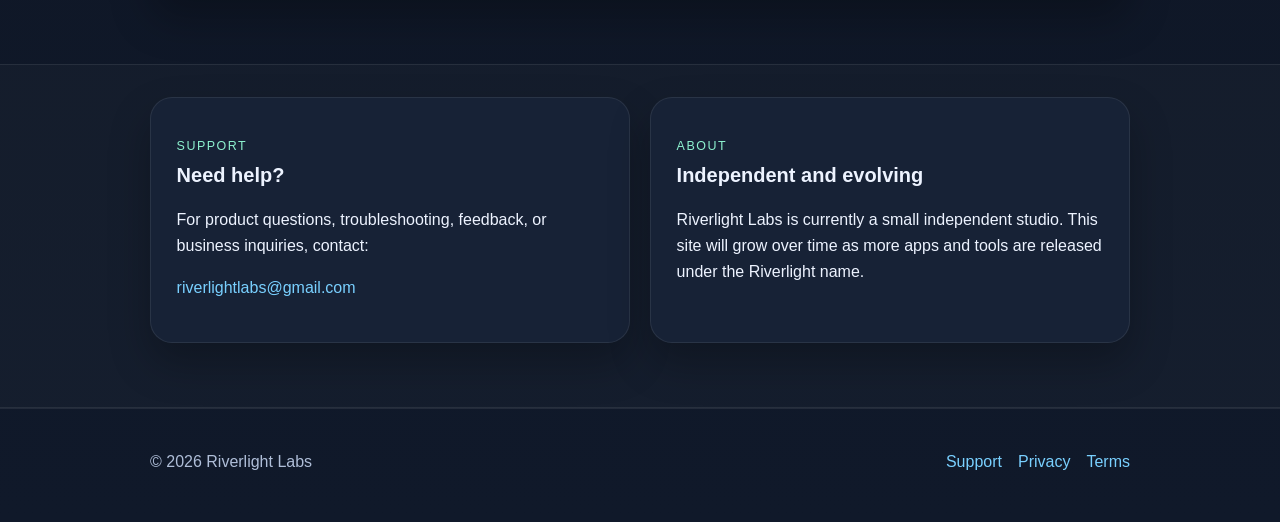
==== commit 24e5cc1e: "Clean up app cards: remove support buttons, fix Lucidra label - Remove per-app support buttons (redu" ====
--- a/index.html
+++ b/index.html
@@ -45,7 +45,7 @@
         <div class="card app-card">
           <img class="app-icon" src="lucidra-icon.png" alt="Lucidra app icon" width="96" height="96" />
           <div>
-            <p class="section-label">Current App</p>
+            <p class="section-label">Lucid Dreaming App</p>
             <h2>Lucidra</h2>
             <p>
               Lucidra is a lucid dreaming training app built around structured practice, not just journaling.
@@ -59,7 +59,6 @@
             </ul>
             <div class="button-row">
               <a class="button" href="https://apps.apple.com/us/app/lucidra/id6765904928" target="_blank" rel="noopener">Download on the App Store</a>
-              <a class="button button-secondary" href="support.html">Lucidra Support</a>
               <a class="button button-secondary" href="privacy.html">Privacy Policy</a>
             </div>
           </div>
@@ -85,7 +84,6 @@
             </ul>
             <div class="button-row">
               <a class="button" href="https://apps.apple.com/us/app/ready-binder-iep-prep/id6768317296" target="_blank" rel="noopener">Download on the App Store</a>
-              <a class="button button-secondary" href="support.html">ReadyBinder Support</a>
               <a class="button button-secondary" href="readybinder-privacy.html">Privacy Policy</a>
               <a class="button button-secondary" href="readybinder-terms.html">Terms of Use</a>
             </div>
@@ -111,7 +109,6 @@
               <li>Optional one-time bit packs, no subscriptions</li>
             </ul>
             <div class="button-row">
-              <a class="button button-secondary" href="support.html">Plot Twist Support</a>
               <a class="button button-secondary" href="privacy.html">Privacy Policy</a>
               <a class="button button-secondary" href="terms.html">Terms of Use</a>
             </div>
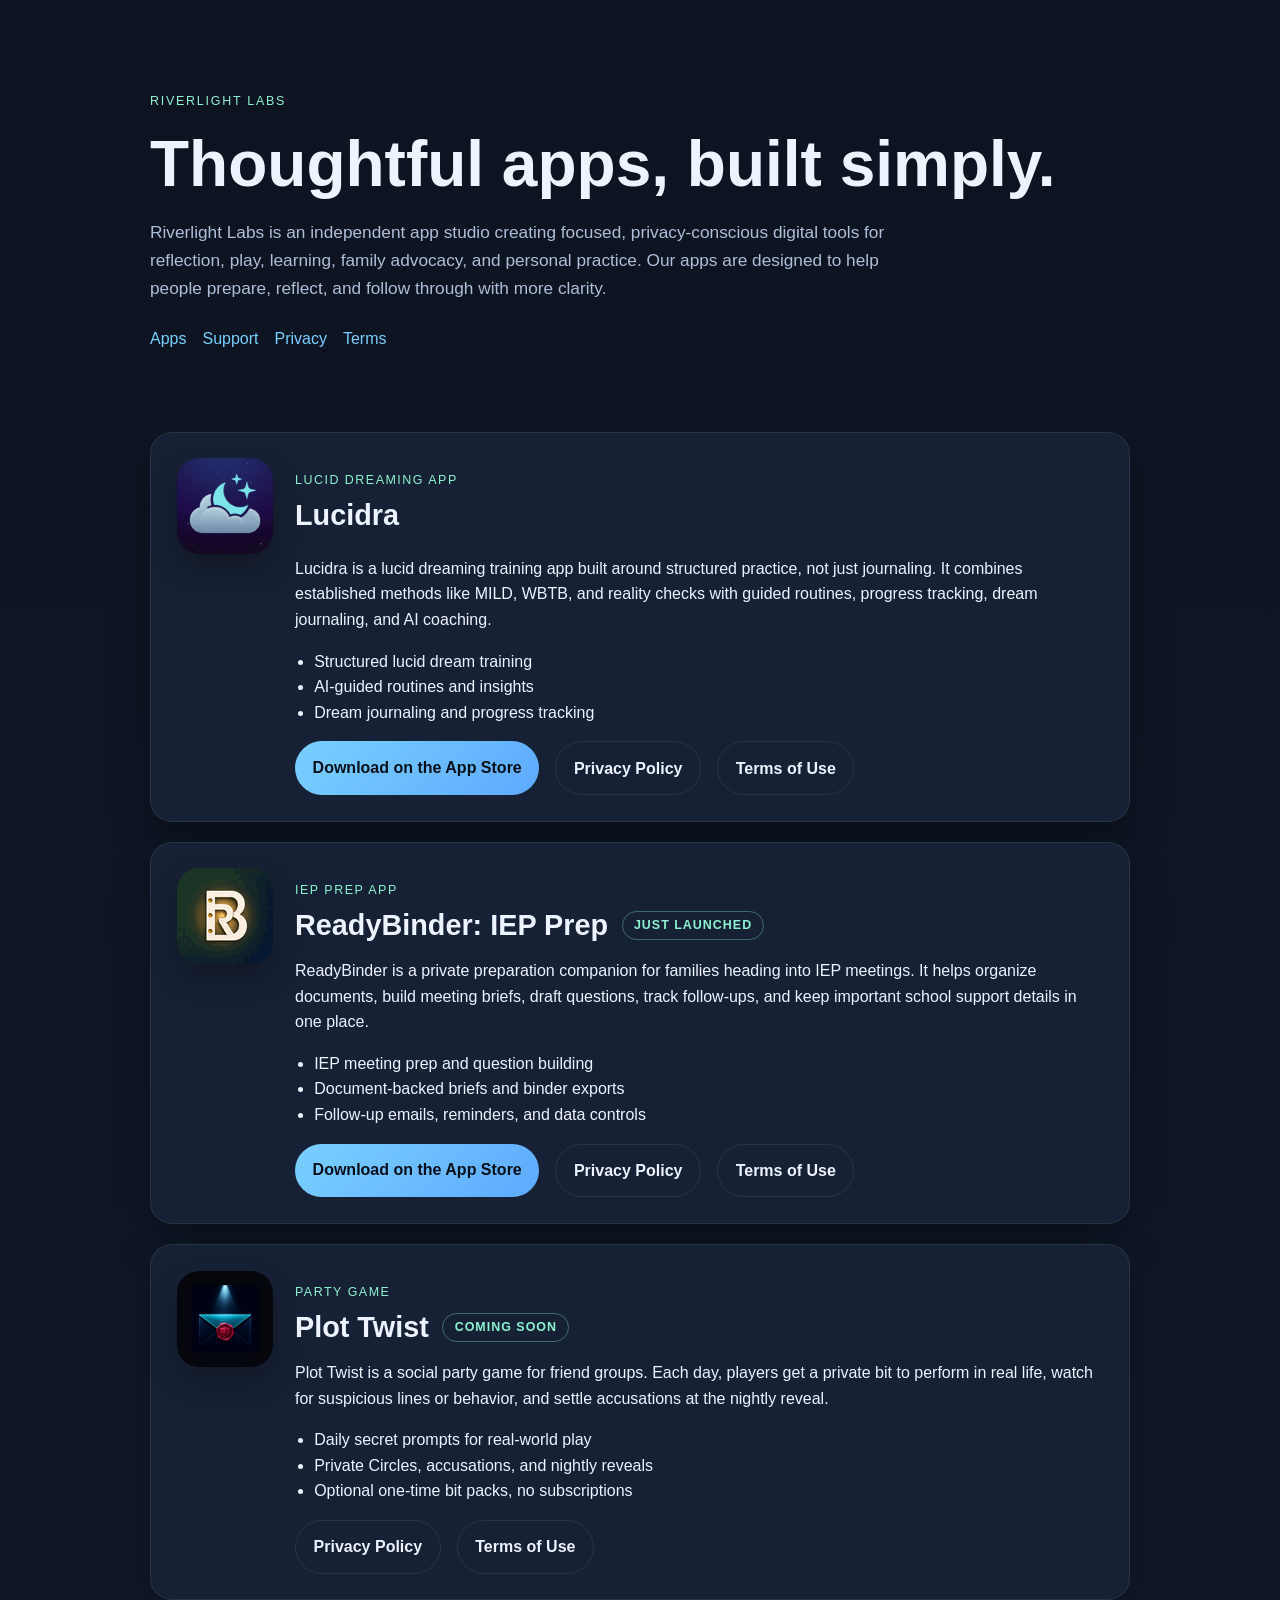
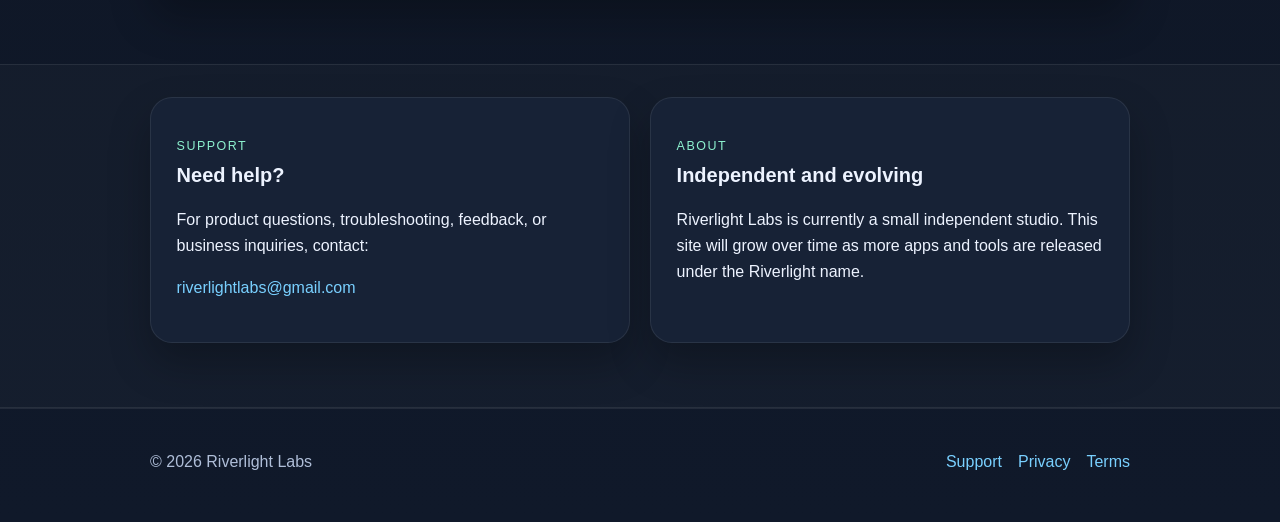
==== commit ac2feb94: "Consolidate legal pages with per-app accordions - terms.html: now covers all apps (Lucidra, ReadyBin" ====
--- a/index.html
+++ b/index.html
@@ -60,6 +60,7 @@
             <div class="button-row">
               <a class="button" href="https://apps.apple.com/us/app/lucidra/id6765904928" target="_blank" rel="noopener">Download on the App Store</a>
               <a class="button button-secondary" href="privacy.html">Privacy Policy</a>
+              <a class="button button-secondary" href="terms.html">Terms of Use</a>
             </div>
           </div>
         </div>
@@ -84,8 +85,8 @@
             </ul>
             <div class="button-row">
               <a class="button" href="https://apps.apple.com/us/app/ready-binder-iep-prep/id6768317296" target="_blank" rel="noopener">Download on the App Store</a>
-              <a class="button button-secondary" href="readybinder-privacy.html">Privacy Policy</a>
-              <a class="button button-secondary" href="readybinder-terms.html">Terms of Use</a>
+              <a class="button button-secondary" href="privacy.html">Privacy Policy</a>
+              <a class="button button-secondary" href="terms.html">Terms of Use</a>
             </div>
           </div>
         </div>
--- a/style.css
+++ b/style.css
@@ -201,6 +201,81 @@
 .legal .card p:last-child,
 .legal .card ul:last-child { margin-bottom: 0; }
 
+/* Accordion */
+details.card {
+  padding: 0;
+  overflow: hidden;
+}
+
+details.card > summary {
+  list-style: none;
+  cursor: pointer;
+  padding: 1.2rem 1.6rem;
+  display: flex;
+  justify-content: space-between;
+  align-items: center;
+  gap: 1rem;
+  user-select: none;
+}
+
+details.card > summary::-webkit-details-marker,
+details.card > summary::marker { display: none; }
+
+details.card > summary::after {
+  content: '+';
+  font-size: 1.5rem;
+  color: var(--accent);
+  flex-shrink: 0;
+  line-height: 1;
+  display: inline-block;
+  transition: transform 0.2s ease;
+}
+
+details[open].card > summary::after {
+  transform: rotate(45deg);
+}
+
+.summary-content {
+  display: flex;
+  align-items: center;
+  gap: 0.9rem;
+}
+
+.summary-app-icon {
+  width: 40px;
+  height: 40px;
+  border-radius: 9px;
+  flex-shrink: 0;
+}
+
+.summary-title {
+  font-weight: 700;
+  font-size: 1.05rem;
+  color: var(--text);
+}
+
+.summary-sub {
+  font-size: 0.75rem;
+  color: var(--muted);
+  text-transform: uppercase;
+  letter-spacing: 0.1em;
+  margin-top: 0.15rem;
+}
+
+.accordion-body {
+  padding: 1.4rem 1.6rem;
+  border-top: 1px solid var(--border);
+}
+
+.accordion-body h3 {
+  font-size: 1rem;
+  margin-bottom: 0.4rem;
+  margin-top: 1.4rem;
+  color: var(--text);
+}
+
+.accordion-body h3:first-child { margin-top: 0; }
+
 @media (max-width: 720px) {
   .app-card {
     grid-template-columns: 1fr;
